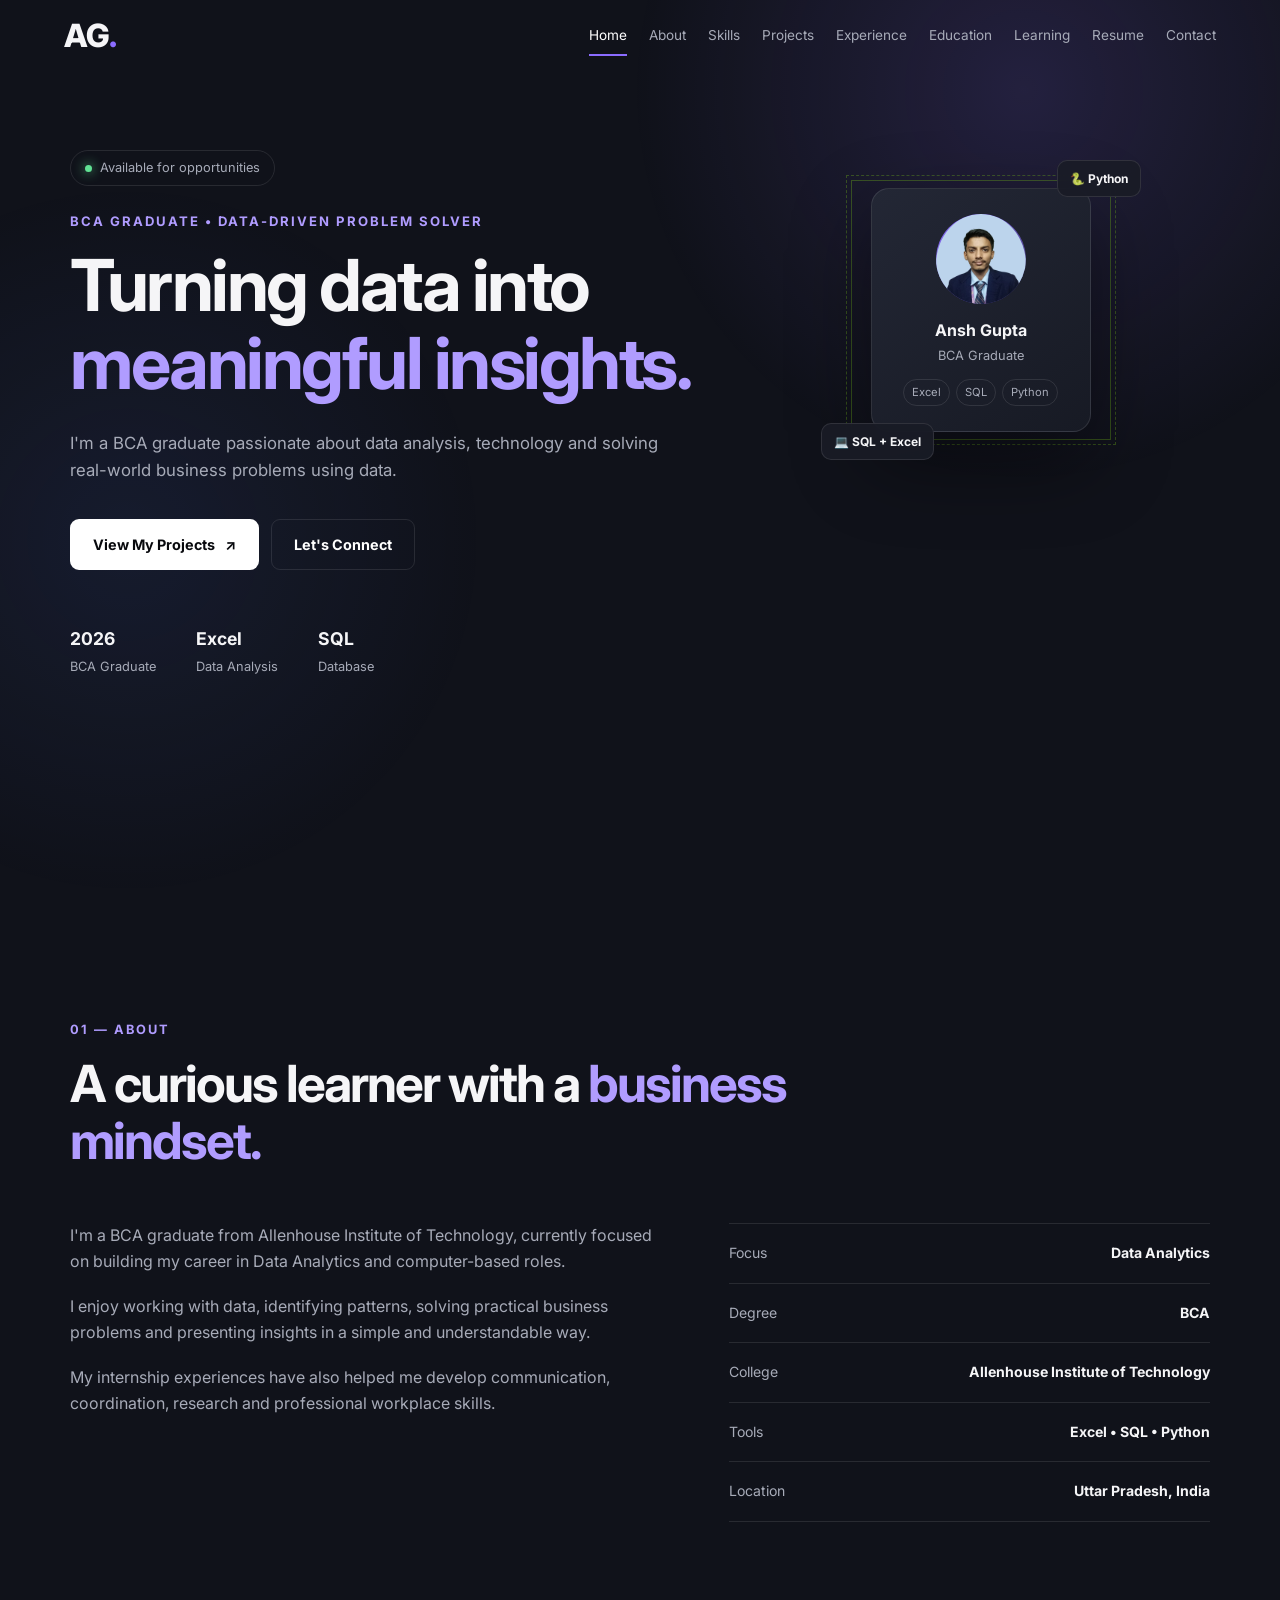
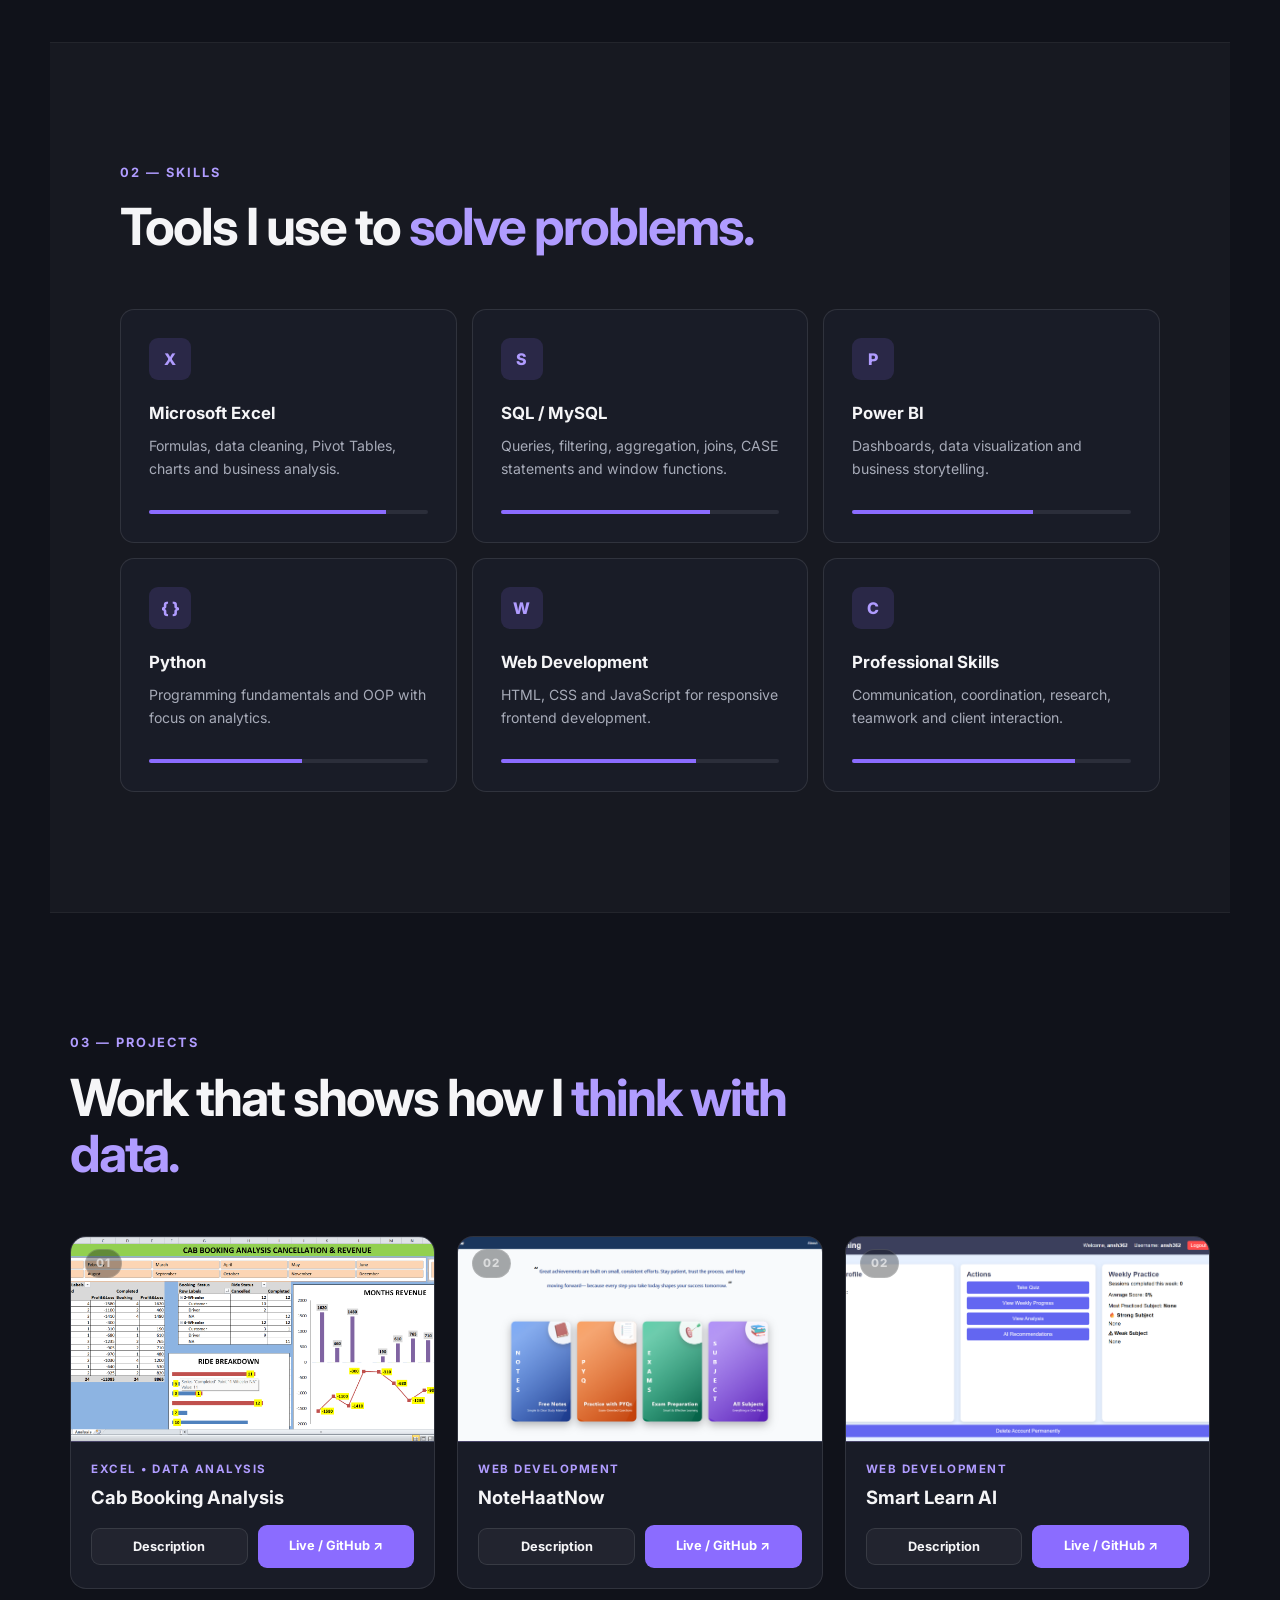
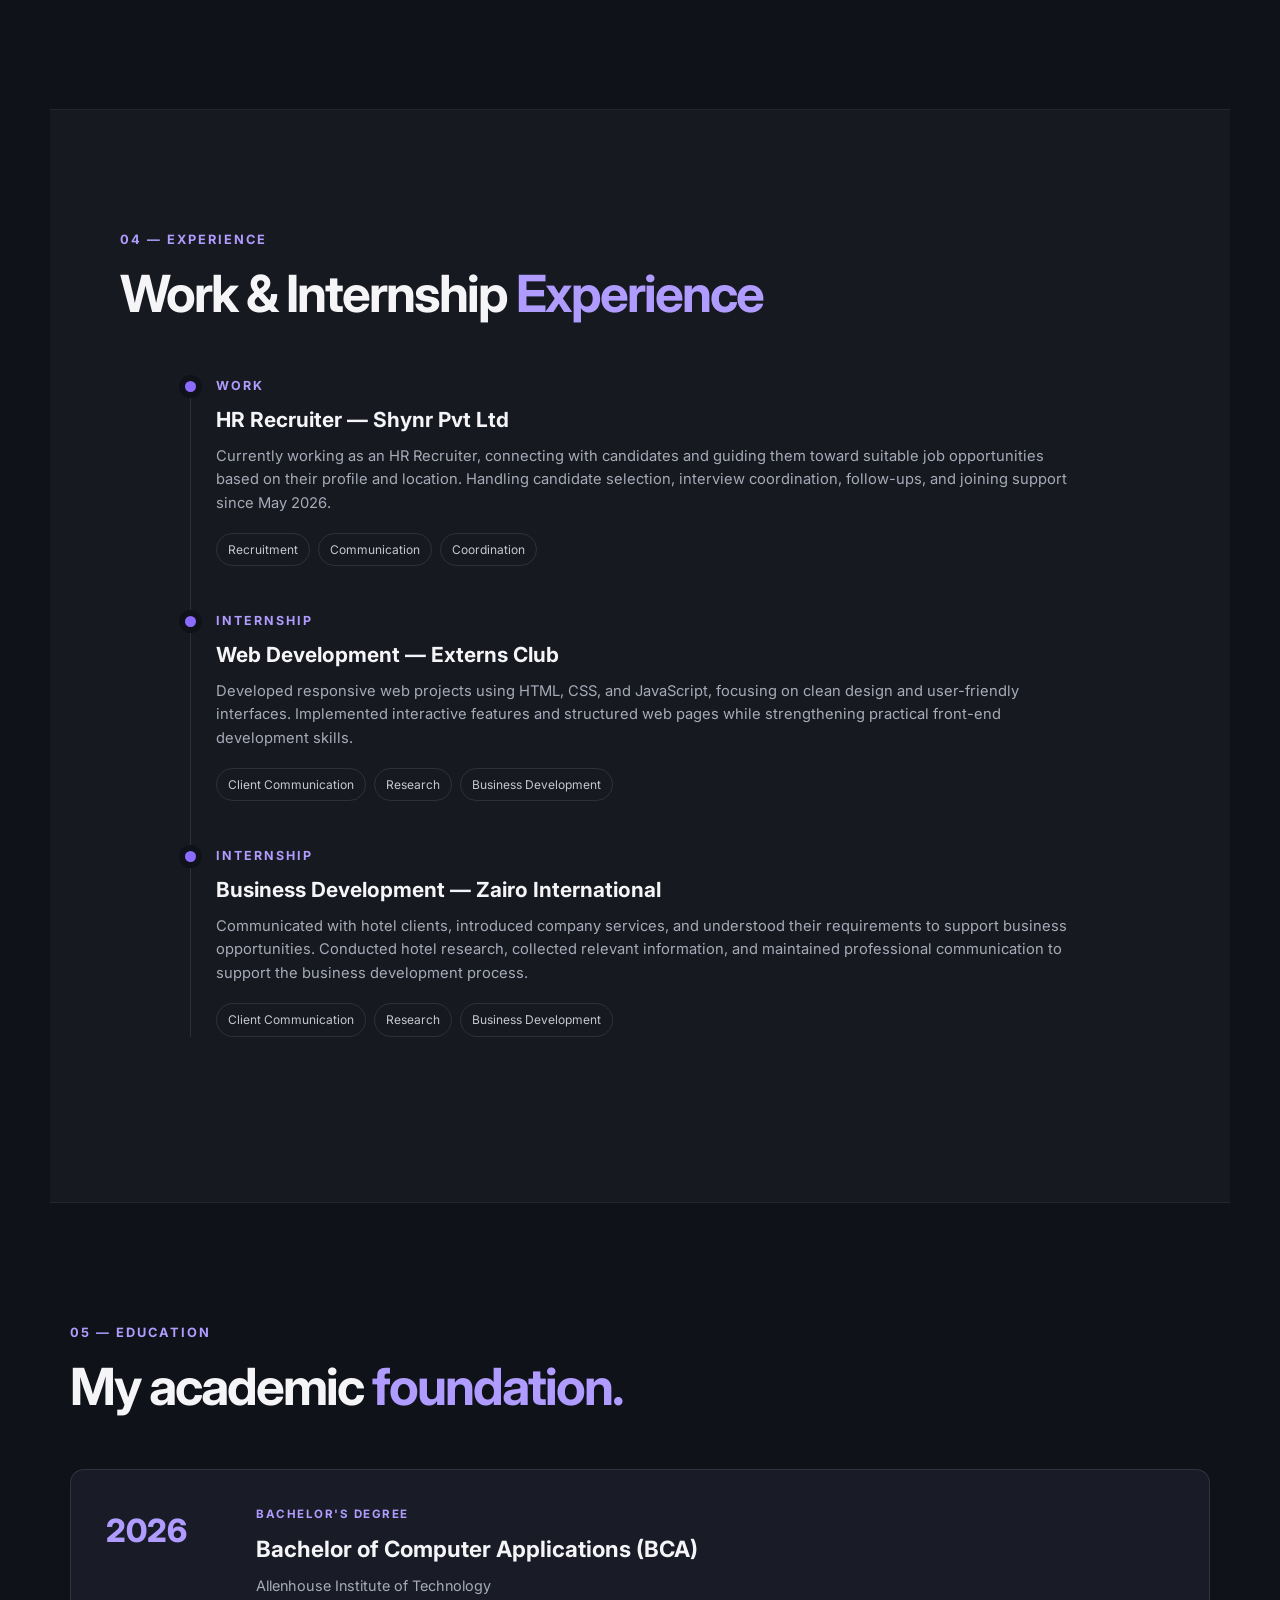
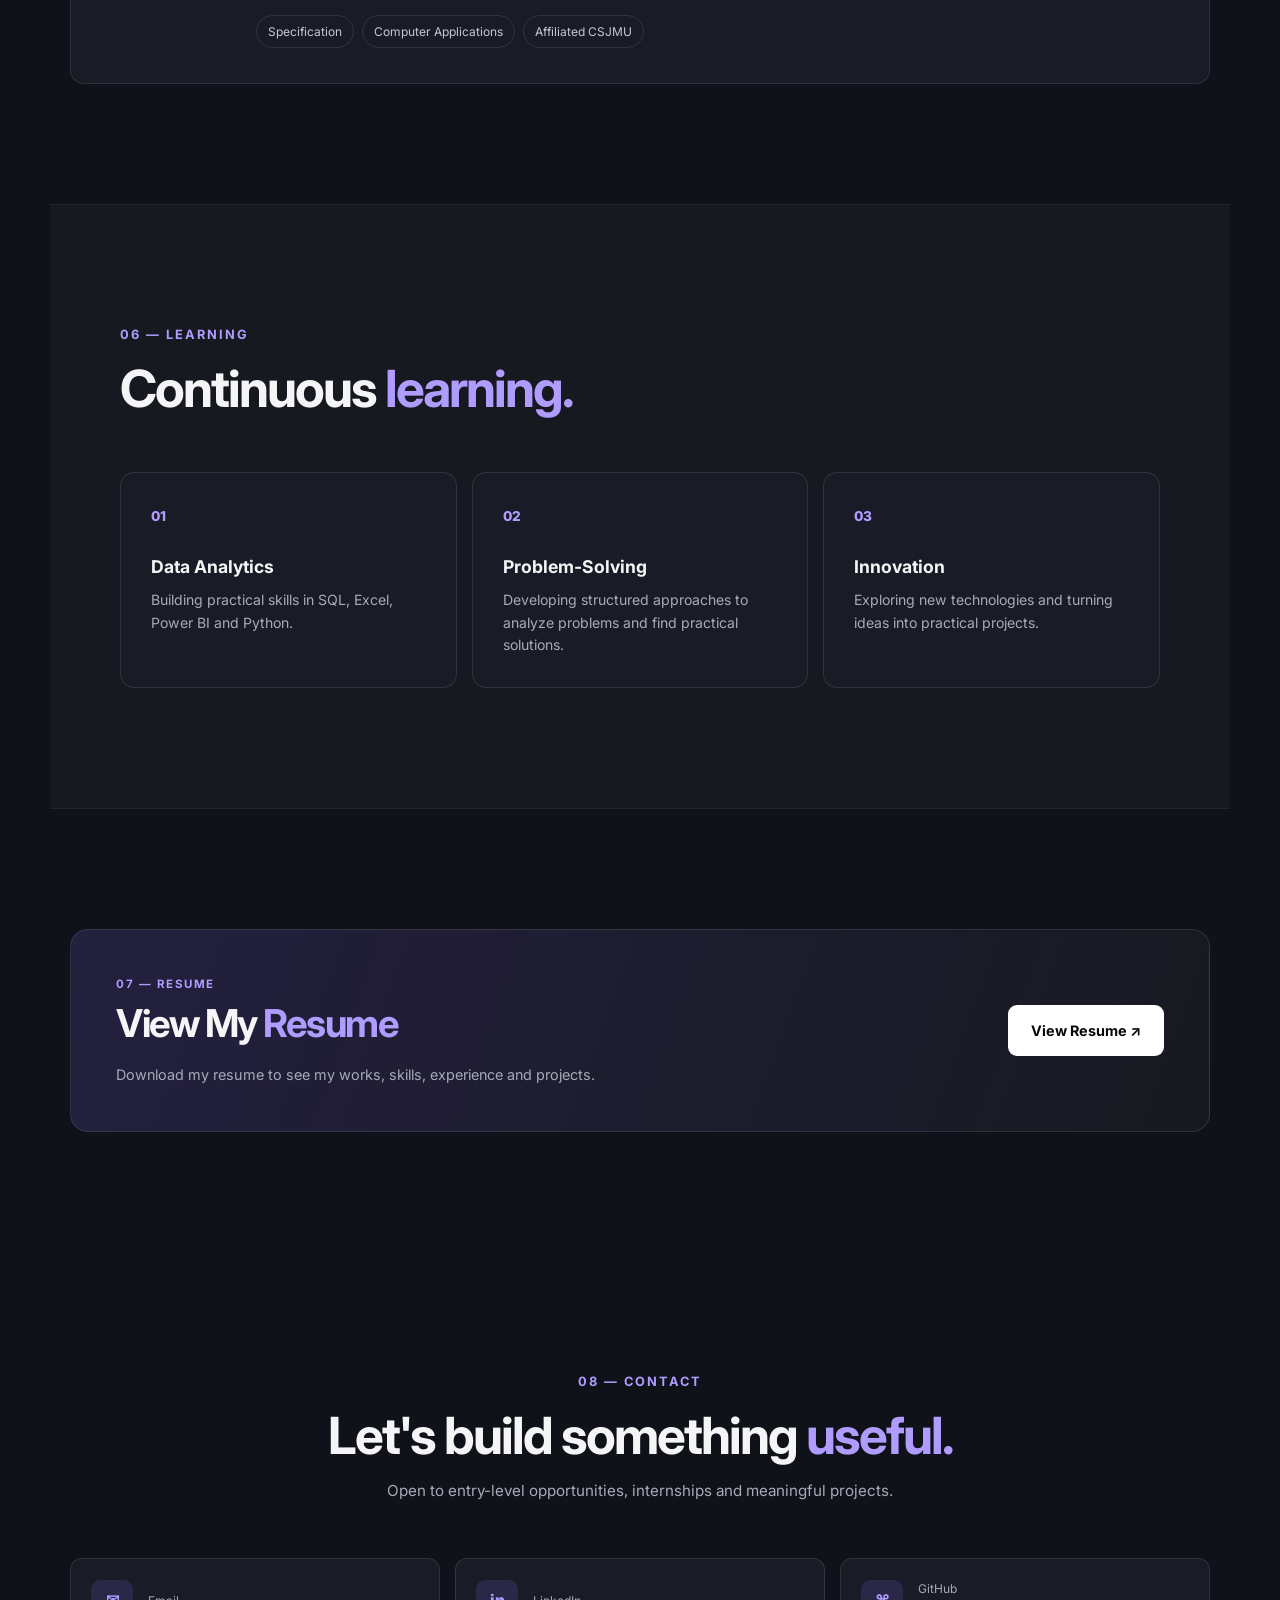
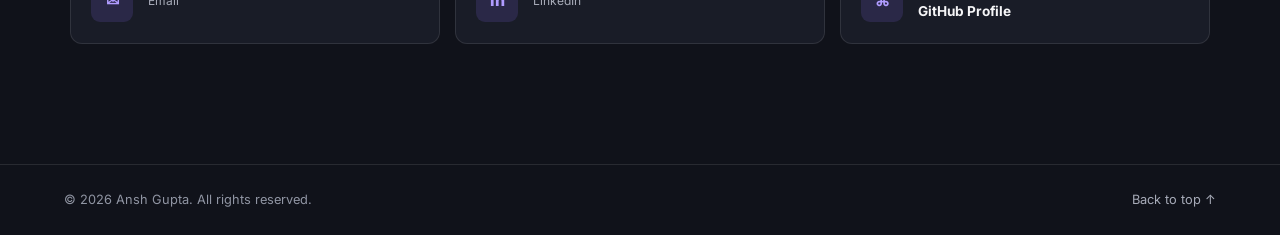
==== index.html @ cc58976f "first commit" ====
<!DOCTYPE html>
<html lang="en">
<head>
    <meta charset="UTF-8">
    <meta name="viewport" content="width=device-width, initial-scale=1.0">
    <meta name="viewport" content="width=device-width, initial-scale=1.0, maximum-scale=1.0, user-scalable=no">
    <title>Ansh Gupta | BCA Graduate & Data Analyst</title>

    <meta name="description"
        content="Portfolio of Ansh Gupta - BCA Graduate and Aspiring Data Analyst.">

    <!-- Google Font -->
    <link rel="preconnect" href="https://fonts.googleapis.com">
    <link rel="preconnect" href="https://fonts.gstatic.com" crossorigin>

    <link href="https://fonts.googleapis.com/css2?family=Inter:wght@400;500;600;700;800&display=swap"
        rel="stylesheet">

    <!-- CSS -->
    <link rel="stylesheet" href="style.css">
</head>

<body>

    <!-- Scroll Progress -->
    <div class="scroll-progress" id="scrollProgress"></div>


    <!-- ================= NAVBAR ================= -->

    <header class="navbar" id="navbar">

        <a href="#home" class="logo">
            AG<span>.</span>
        </a>

        <nav class="nav-menu" id="navMenu">

            <a href="#home" class="nav-link active">Home</a>
            <a href="#about" class="nav-link">About</a>
            <a href="#skills" class="nav-link">Skills</a>
            <a href="#projects" class="nav-link">Projects</a>
            <a href="#experience" class="nav-link">Experience</a>
            <a href="#education" class="nav-link">Education</a>
            <a href="#certifications" class="nav-link">Learning</a>
            <a href="#resume" class="nav-link">Resume</a>
            <a href="#contact" class="nav-link">Contact</a>

        </nav>


        <!-- Mobile Menu -->
        <button class="menu-btn" id="menuBtn">
            ☰
        </button>

    </header>



    <!-- ================= MAIN ================= -->

    <main>


        <!-- ================= HOME ================= -->

        <section class="hero section" id="home">

            <div class="hero-content reveal">

                <div class="available">
                    <span></span>
                    Available for opportunities
                </div>

                <p class="small-title">
                    BCA GRADUATE • DATA-DRIVEN PROBLEM SOLVER
                </p>

                <h1>
                    Turning data into
                    <span>meaningful insights.</span>
                </h1>

                <p class="hero-description">

                    I'm a BCA graduate passionate about data analysis,
                    technology and solving real-world business problems
                    using data.

                </p>


                <div class="hero-buttons">

                    <a href="#projects" class="btn btn-primary">
                        View My Projects
                        <span>↗</span>
                    </a>

                    <a href="#contact" class="btn btn-outline">
                        Let's Connect
                    </a>

                </div>


                <div class="hero-stats">

                    <div>
                        <strong>2026</strong>
                        <span>BCA Graduate</span>
                    </div>

                    <div>
                        <strong>Excel</strong>
                        <span>Data Analysis</span>
                    </div>

                    <div>
                        <strong>SQL</strong>
                        <span>Database</span>
                    </div>

                </div>

            </div>


            <!-- Hero Visual -->

            <div class="hero-visual reveal">

                <div class="circle circle-1"></div>
                <div class="circle circle-2"></div>

                <div class="profile-card">

                    <div class="profile-image">
                        <img src="/img/A.jpeg" alt="Ansh Gupta">
                    </div>

                    <h3>Ansh Gupta</h3>

                    <p>
                        BCA Graduate
                    </p>

                    <div class="profile-tags">
                        <span>Excel</span>
                        <span>SQL</span>
                        <span>Python</span>
                    </div>

                </div>


                <div class="floating-card floating-one">
                    🐍 Python
                </div>

                <div class="floating-card floating-two">
                    💻 SQL + Excel
                </div>

            </div>

        </section>



        <!-- ================= ABOUT ================= -->

        <section class="section" id="about">

            <div class="section-heading reveal">

                <p>01 — ABOUT</p>

                <h2>
                    A curious learner with a
                    <span>business mindset.</span>
                </h2>

            </div>


            <div class="about-grid">

                <div class="about-text reveal">

                    <p>
                        I'm a BCA graduate from Allenhouse Institute of Technology,
                        currently focused on building my
                        career in Data Analytics and computer-based roles.
                    </p>

                    <p>
                        I enjoy working with data, identifying patterns,
                        solving practical business problems and presenting
                        insights in a simple and understandable way.
                    </p>

                    <p>
                        My internship experiences have also helped me develop
                        communication, coordination, research and professional
                        workplace skills.
                    </p>

                </div>


                <div class="about-info reveal">

                    <div class="info-row">
                        <span>Focus</span>
                        <strong>Data Analytics</strong>
                    </div>

                    <div class="info-row">
                        <span>Degree</span>
                        <strong>BCA</strong>
                    </div>

                    <div class="info-row">
                        <span>College</span>
                        <strong>Allenhouse Institute of Technology
                        </strong>
                    </div>

                    <div class="info-row">
                        <span>Tools</span>
                        <strong>Excel • SQL • Python</strong>
                    </div>

                    <div class="info-row">
                        <span>Location</span>
                        <strong>Uttar Pradesh, India</strong>
                    </div>

                </div>

            </div>

        </section>



        <!-- ================= SKILLS ================= -->

        <section class="section section-dark" id="skills">

            <div class="section-heading reveal">

                <p>02 — SKILLS</p>

                <h2>
                    Tools I use to
                    <span>solve problems.</span>
                </h2>

            </div>


            <div class="skills-grid">


                <div class="skill-card reveal">

                    <div class="skill-icon">X</div>

                    <h3>Microsoft Excel</h3>

                    <p>
                        Formulas, data cleaning, Pivot Tables,
                        charts and business analysis.
                    </p>

                    <div class="skill-bar">
                        <span style="width:85%"></span>
                    </div>

                </div>


                <div class="skill-card reveal">

                    <div class="skill-icon">S</div>

                    <h3>SQL / MySQL</h3>

                    <p>
                        Queries, filtering, aggregation, joins,
                        CASE statements and window functions.
                    </p>

                    <div class="skill-bar">
                        <span style="width:75%"></span>
                    </div>

                </div>


                <div class="skill-card reveal">

                    <div class="skill-icon">P</div>

                    <h3>Power BI</h3>

                    <p>
                        Dashboards, data visualization and
                        business storytelling.
                    </p>

                    <div class="skill-bar">
                        <span style="width:65%"></span>
                    </div>

                </div>


                <div class="skill-card reveal">

                    <div class="skill-icon">{ }</div>

                    <h3>Python</h3>

                    <p>
                        Programming fundamentals and OOP
                        with focus on analytics.
                    </p>

                    <div class="skill-bar">
                        <span style="width:55%"></span>
                    </div>

                </div>


                <div class="skill-card reveal">

                    <div class="skill-icon">W</div>

                    <h3>Web Development</h3>

                    <p>
                        HTML, CSS and JavaScript for responsive
                        frontend development.
                    </p>

                    <div class="skill-bar">
                        <span style="width:70%"></span>
                    </div>

                </div>


                <div class="skill-card reveal">

                    <div class="skill-icon">C</div>

                    <h3>Professional Skills</h3>

                    <p>
                        Communication, coordination, research,
                        teamwork and client interaction.
                    </p>

                    <div class="skill-bar">
                        <span style="width:80%"></span>
                    </div>

                </div>

            </div>

        </section>



        <!-- ================= PROJECTS ================= -->

        <section class="section" id="projects">

            <div class="section-heading reveal">

                <p>03 — PROJECTS</p>

                <h2>
                    Work that shows how I
                    <span>think with data.</span>
                </h2>

            </div>


            <div class="projects-grid">


                <!-- Project 1 -->
                <!-- Screenshot badalne ke liye: is <div class="project-image"> ke andar
                     <img src="apni-image.png" alt="..."> daal dein, placeholder khud hat jayega -->

                <article class="project-card reveal">

                    <div class="project-image" data-project="01">

                        <div class="project-image-placeholder">
                            <span class="placeholder-icon"></span>
                            <span class="placeholder-text">Add Screenshot</span>
                        </div>

                        <img src="/img/Dashboard.png" alt="Cab Booking & Cancellation Analysis Dashboard Screenshot">

                    </div>

                    <div class="project-content">

                        <p class="project-category">
                            EXCEL • DATA ANALYSIS
                        </p>

                        <h3>
                            Cab Booking Analysis
                        </h3>

                        <div class="project-links">

                            <button type="button"
                                class="project-link project-link-secondary project-desc-btn"
                                data-title="Cab Booking Analysis"
                                data-category="EXCEL • DATA ANALYSIS"
                                data-desc="Analyzed cab booking data to identify cancellation patterns, cancellation reasons, monthly revenue impact and estimated business loss. Built an interactive dashboard in Excel using Pivot Tables and SUMIFS to highlight month-wise trends and help management reduce cancellation losses."
                                data-tags="Excel, Pivot Tables, SUMIFS, Dashboard"
                                data-link="#"
                                data-link-label="Live Project ↗">
                                Description
                            </button>

                            <a href="#" target="_blank" class="project-link project-link-primary">
                                Live / GitHub ↗
                            </a>

                        </div>

                    </div>

                </article>



                <!-- Project 2 -->

                <article class="project-card reveal">

                    <div class="project-image" data-project="02">

                        <div class="project-image-placeholder">
                            <span class="placeholder-icon">💻</span>
                            <span class="placeholder-text">Add Screenshot</span>
                        </div>

                        <img src="img/Webiste.png" alt="NoteHaatNow Website Screenshot">

                    </div>

                    <div class="project-content">

                        <p class="project-category">
                            WEB DEVELOPMENT
                        </p>

                        <h3>
                            NoteHaatNow 
                        </h3>

                        <div class="project-links">

                            <button type="button"
                                class="project-link project-link-secondary project-desc-btn"
                                data-title="NoteHaatNow - Website"
                                data-category="WEB DEVELOPMENT"
                                data-desc="A student-focused website designed to provide access to previous-year academic question papers. Built with a clean, responsive UI so students can quickly search and download the papers they need."
                                data-tags="HTML, CSS, JavaScript"
                                data-link="#"
                                data-link-label="Live Project ↗">
                                Description
                            </button>

                            <a href="#" target="_blank" class="project-link project-link-primary">
                                Live / GitHub ↗
                            </a>

                        </div>

                    </div>

                </article>



                <!-- Project 3 -->

                <article class="project-card reveal">

                    <div class="project-image" data-project="02">

                        <div class="project-image-placeholder">
                            <span class="placeholder-icon">💻</span>
                            <span class="placeholder-text">Add Screenshot</span>
                        </div>

                        <img src="img/ai.png" alt="smart learn ai">

                    </div>

                    <div class="project-content">

                        <p class="project-category">
                            WEB DEVELOPMENT
                        </p>

                        <h3>
                            Smart Learn AI 
                        </h3>

                        <div class="project-links">

                            <button type="button"
                                class="project-link project-link-secondary project-desc-btn"
                                data-title="Smart Learn AI - Platform"
                                data-category="WEB DEVELOPMENT"
                                data-desc="Developed a student-focused platform to analyze academic performance, including marks, attendance, and subject-wise results. Built features to identify performance trends and highlight areas where students need improvement. Designed the system to help students track their progress and make better decisions about their studies."
                                data-tags="HTML, CSS, JavaScript, Python, SQL"
                                data-link="#"
                                data-link-label="Live Project ↗">
                                Description
                            </button>

                            <a href="#" target="_blank" class="project-link project-link-primary">
                                Live / GitHub ↗
                            </a>

                        </div>

                    </div>

                </article>

            </div>


            <!-- Project Description Modal -->

            <div class="project-modal" id="projectModal">

                <div class="project-modal-backdrop" id="projectModalBackdrop"></div>

                <div class="project-modal-box">

                    <button type="button" class="project-modal-close" id="projectModalClose">✕</button>

                    <p class="project-category" id="modalCategory"></p>

                    <h3 id="modalTitle"></h3>

                    <p id="modalDesc"></p>

                    <div class="tags" id="modalTags"></div>

                    <a href="#" id="modalLink" target="_blank" class="project-link project-link-primary">
                        Live Project ↗
                    </a>

                </div>

            </div>

        </section>




        <!-- ================= EXPERIENCE ================= -->

        <section class="section section-dark" id="experience">

            <div class="section-heading reveal">

                <p>04 — EXPERIENCE</p>

                <h2>
                    Work & Internship
                    <span>Experience</span>
                </h2>

            </div>


            <div class="timeline">


                <div class="timeline-item reveal">

                    <div class="timeline-dot"></div>

                    <p class="timeline-label">
                        WORK
                    </p>

                    <div class="timeline-content">

                        <h3>
                            HR Recruiter — Shynr Pvt Ltd
                        </h3>

                        <p>
                            Currently working as an HR Recruiter, connecting with candidates and guiding them toward suitable job opportunities based on their profile and location.
                            Handling candidate selection, interview coordination, follow-ups, and joining support since May 2026.

                        </p>

                        <div class="tags">
                            <span>Recruitment</span>
                            <span>Communication</span>
                            <span>Coordination</span>
                        </div>

                    </div>

                </div>



                <div class="timeline-item reveal">

                    <div class="timeline-dot"></div>

                    <p class="timeline-label">
                        INTERNSHIP
                    </p>

                    <div class="timeline-content">

                        <h3>
                            Web Development — Externs Club
                        </h3>

                        <p>
                            Developed responsive web projects using HTML, CSS, and JavaScript, focusing on clean design and user-friendly interfaces.
                            Implemented interactive features and structured web pages while strengthening practical front-end development skills.

                        </p>

                        <div class="tags">
                            <span>Client Communication</span>
                            <span>Research</span>
                            <span>Business Development</span>
                        </div>

                    </div>

                </div>

                <div class="timeline-item reveal">

                    <div class="timeline-dot"></div>

                    <p class="timeline-label">
                        INTERNSHIP
                    </p>

                    <div class="timeline-content">

                        <h3>
                            Business Development — Zairo International
                        </h3>

                        <p>
                            Communicated with hotel clients, introduced company services, and understood their requirements to support business opportunities.

Conducted hotel research, collected relevant information, and maintained professional communication to support the business development process.

                        </p>

                        <div class="tags">
                            <span>Client Communication</span>
                            <span>Research</span>
                            <span>Business Development</span>
                        </div>

                    </div>

                </div>

            </div>

        </section>



        <!-- ================= EDUCATION ================= -->

        <section class="section" id="education">

            <div class="section-heading reveal">

                <p>05 — EDUCATION</p>

                <h2>
                    My academic
                    <span>foundation.</span>
                </h2>

            </div>


            <div class="education-card reveal">

                <div class="education-year">
                    2026
                </div>

                <div>

                    <p class="project-category">
                        BACHELOR'S DEGREE
                    </p>

                    <h3>
                        Bachelor of Computer Applications (BCA)
                    </h3>

                    <p>
                        Allenhouse Institute of Technology
                    </p>

                    <div class="tags">
                        <span>Specification</span>
                       <span>Computer Applications</span>
                       <span>Affiliated CSJMU</span>
                    </div>

                </div>

            </div>

        </section>



        <!-- ================= LEARNING ================= -->

        <section class="section section-dark" id="certifications">

            <div class="section-heading reveal">

                <p>06 — LEARNING</p>

                <h2>
                    Continuous
                    <span>learning.</span>
                </h2>

            </div>


            <div class="cert-grid">

                <div class="cert-card reveal">

                    <span>01</span>

                    <h3>
                        Data Analytics
                    </h3>

                    <p>
                        Building practical skills in SQL, Excel, Power BI and Python.
                    </p>

                </div>


                <div class="cert-card reveal">

                    <span>02</span>

                    <h3>
                        Problem-Solving
                    </h3>

                    <p>
                        Developing structured approaches to analyze problems and find practical solutions.
                    </p>

                </div>


                <div class="cert-card reveal">

                    <span>03</span>

                    <h3>
                        Innovation
                    </h3>

                    <p>
                        Exploring new technologies and turning ideas into practical projects.
                    </p>

                </div>

            </div>

        </section>



        <!-- ================= RESUME ================= -->

        <section class="section" id="resume">

            <div class="resume-box reveal">

                <div>

                    <p class="project-category">
                        07 — RESUME
                    </p>

                    <h2>
                        View My
                        <span>Resume</span>
                    </h2>

                    <p>
                        Download my resume to see my works,
                        skills, experience and projects.
                    </p>

                </div>

                <a href="resume.pdf"
                    target="_blank"
                    class="btn btn-primary">

                    View Resume ↗

                </a>

            </div>

        </section>



        <!-- ================= CONTACT ================= -->

        <section class="section contact" id="contact">

            <div class="section-heading reveal">

                <p>08 — CONTACT</p>

                <h2>
                    Let's build something
                    <span>useful.</span>
                </h2>

                <p>
                    Open to entry-level opportunities,
                    internships and meaningful projects.
                </p>

            </div>


            <div class="contact-grid">


                <a href="anshguptaji856@gmail.com"
                    class="contact-card reveal">

                    <div class="contact-icon">
                        ✉
                    </div>

                    <div>

                        <small>Email</small>

                    </div>

                </a>



                <a href="https://linkedin.com/in/anshgupta26"
                    class="contact-card reveal">

                    <div class="contact-icon">
                        in
                    </div>

                    <div>

                        <small>LinkedIn</small>

                    </div>

                </a>



                <a href="https://github.com/anshguptaji"
                    class="contact-card reveal">

                    <div class="contact-icon">
                        ⌘
                    </div>

                    <div>

                        <small>GitHub</small>

                        <strong>
                            GitHub Profile
                        </strong>

                    </div>

                </a>

            </div>

        </section>

    </main>



    <!-- ================= FOOTER ================= -->

    <footer>

        <p>
            © <span id="year"></span> Ansh Gupta. All rights reserved.
        </p>

        <a href="#home">
            Back to top ↑
        </a>

    </footer>



    <!-- JavaScript -->

    <script src="script.js"></script>

</body>
</html>
---- style.css ----
/* =========================
   RESET & OVERFLOW PREVENT
========================= */

* {
    margin: 0;
    padding: 0;
    box-sizing: border-box;
}

:root {
    --bg: #10121a;
    --card: #191c27;
    --card-light: #1f2330;

    --white: #f5f5f7;
    --text: #d8dae2;
    --muted: #a7abb8;

    --accent: #8b6cff;
    --accent-light: #b09cff;

    --border: rgba(255,255,255,0.10);

    --max-width: 1180px;
}

html, body {
    width: 100%;
    max-width: 100vw;
    overflow-x: hidden !important;
    scroll-behavior: smooth;
}

body {
    font-family: "Inter", sans-serif;
    background: var(--bg);
    color: var(--white);
    line-height: 1.6;
    position: relative;
}

body::before {
    content: "";
    position: fixed;
    inset: 0;
    pointer-events: none;
    z-index: -1;
    background:
        radial-gradient(
            circle at 80% 10%,
            rgba(139,108,255,0.16),
            transparent 30%
        ),
        radial-gradient(
            circle at 10% 60%,
            rgba(90,130,255,0.09),
            transparent 28%
        );
}

a {
    text-decoration: none;
    color: inherit;
}

/* =========================
   SCROLL PROGRESS
========================= */

.scroll-progress {
    position: fixed;
    top: 0;
    left: 0;
    width: 0%;
    height: 3px;
    background: linear-gradient(
        90deg,
        var(--accent),
        #58d7ff
    );
    z-index: 9999;
}

/* =========================
   NAVBAR
========================= */

.navbar {
    position: fixed;
    top: 0;
    left: 0;
    width: 100%;
    height: 72px;
    padding: 0 5%;
    display: flex;
    align-items: center;
    justify-content: space-between;
    z-index: 1000;
    transition: 0.3s;
}

.navbar.scrolled {
    background: rgba(16,18,26,0.92);
    backdrop-filter: blur(18px);
    border-bottom: 1px solid var(--border);
}

.logo {
    font-size: 2rem;
    font-weight: 800;
    letter-spacing: -1px;
}

.logo span {
    color: var(--accent);
}

.nav-menu {
    display: flex;
    align-items: center;
    gap: 22px;
}

.nav-link {
    position: relative;
    font-size: 0.85rem;
    color: var(--muted);
    transition: 0.3s;
}

.nav-link:hover,
.nav-link.active {
    color: white;
}

.nav-link.active::after {
    content: "";
    position: absolute;
    left: 0;
    bottom: -9px;
    width: 100%;
    height: 2px;
    background: var(--accent);
}

.menu-btn {
    display: none;
    background: none;
    border: none;
    color: white;
    font-size: 1.5rem;
    cursor: pointer;
}

/* =========================
   SECTIONS
========================= */

.section {
    width: 100%;
    max-width: var(--max-width);
    margin: 0 auto;
    padding: 120px 20px;
}

.section-dark {
    width: 100%;
    padding-left: max(20px, calc((100% - var(--max-width))/2 + 20px));
    padding-right: max(20px, calc((100% - var(--max-width))/2 + 20px));
    background: rgba(255,255,255,0.03);
    border-top: 1px solid rgba(255,255,255,0.05);
    border-bottom: 1px solid rgba(255,255,255,0.05);
}

/* =========================
   SECTION HEADING
========================= */

.section-heading {
    max-width: 780px;
    margin-bottom: 55px;
}

.section-heading > p {
    color: var(--accent-light);
    font-size: 0.8rem;
    letter-spacing: 2px;
    font-weight: 700;
    margin-bottom: 15px;
}

.section-heading h2 {
    font-size: clamp(2rem,4vw,3.6rem);
    line-height: 1.1;
    letter-spacing: -2px;
}

.section-heading h2 span {
    color: var(--accent-light);
}

.section-heading > p:last-child {
    color: var(--muted);
    margin-top: 15px;
    font-size: 0.95rem;
    letter-spacing: normal;
    font-weight: 400;
}

/* =========================
   HERO
========================= */

.hero {
    min-height: 100vh;
    padding-top: 150px;
    display: grid;
    grid-template-columns: 1.15fr 0.85fr;
    align-items: flex-start;
    gap: 60px;
}

.available {
    display: inline-flex;
    align-items: center;
    gap: 8px;
    padding: 7px 14px;
    border: 1px solid var(--border);
    border-radius: 50px;
    color: var(--muted);
    font-size: 0.8rem;
    margin-bottom: 25px;
}

.available span {
    width: 7px;
    height: 7px;
    background: #61e294;
    border-radius: 50%;
    box-shadow: 0 0 12px #61e294;
    flex-shrink: 0;
}

.small-title {
    color: var(--accent-light);
    font-size: 0.82rem;
    letter-spacing: 2px;
    font-weight: 700;
    margin-bottom: 15px;
}

.hero h1 {
    font-size: clamp(2.8rem,5.6vw,5.2rem);
    line-height: 1.08;
    letter-spacing: -2.5px;
    max-width: 700px;
}

.hero h1 span {
    color: var(--accent-light);
}

.hero-description {
    color: var(--muted);
    max-width: 650px;
    margin: 28px 0 35px;
    font-size: 1.05rem;
}

.hero-buttons {
    display: flex;
    align-items: center;
    gap: 12px;
    flex-wrap: wrap;
}

.btn {
    display: inline-flex;
    align-items: center;
    gap: 10px;
    padding: 13px 22px;
    border-radius: 9px;
    font-size: 0.9rem;
    font-weight: 700;
    border: 1px solid var(--border);
    transition: 0.3s;
}

.btn:hover {
    transform: translateY(-3px);
}

.btn-primary {
    background: white;
    color: #08090d;
}

.btn-outline {
    color: white;
}

.hero-stats {
    display: flex;
    gap: 40px;
    margin-top: 55px;
}

.hero-stats div {
    display: flex;
    flex-direction: column;
    gap: 4px;
}

.hero-stats strong {
    font-size: 1.1rem;
}

.hero-stats span {
    color: var(--muted);
    font-size: 0.8rem;
}

/* =========================
   HERO VISUAL
========================= */

.hero-visual {
    position: relative;
    width: 320px;
    height: 320px;
    display: flex;
    align-items: center;
    justify-content: center;
    margin: 0 auto;
    transform-origin: center center;
}

.circle {
    position: absolute;
    border: 1px solid rgb(134 215 23 / 30%);
    
}

.circle-1 {
    height: 260px;
    width: 260px;
    animation: rotate 18s linear infinite;
}

.circle-2 {
    height: 270px;
    width: 270px;
    border-style: dashed;
    animation: rotateReverse 17s linear infinite;
}

.profile-card {
    width: 220px;
    padding: 25px 15px;
    text-align: center;
    background: linear-gradient(
        145deg,
        #232735,
        #171a24
    );
    border: 1px solid var(--border);
    border-radius: 18px;
    box-shadow: 0 30px 80px rgba(0,0,0,0.45);
    z-index: 2;
    position: relative;
}

.profile-image {
    width: 90px;
    height: 90px;
    margin: auto;
    display: grid;
    place-items: center;
    border-radius: 50%;
    overflow: hidden;
    background: linear-gradient(
        135deg,
        var(--accent),
        #3f3b72
    );
    font-size: 1.8rem;
    font-weight: 800;
}

.profile-image img {
    width: 100%;
    height: 100%;
    object-fit: cover;
    border-radius: 50%;
    display: block;
}

.profile-card h3 {
    margin-top: 14px;
    font-size: 1rem;
}

.profile-card p {
    color: var(--muted);
    font-size: 0.8rem;
    margin-top: 3px;
}

.profile-tags {
    display: flex;
    justify-content: center;
    flex-wrap: wrap;
    gap: 6px;
    margin-top: 12px;
}

.profile-tags span {
    padding: 4px 8px;
    border: 1px solid var(--border);
    border-radius: 20px;
    font-size: 0.7rem;
    color: var(--muted);
}

.floating-card {
    position: absolute;
    padding: 8px 12px;
    background: rgba(25,28,39,0.92);
    backdrop-filter: blur(10px);
    border: 1px solid var(--border);
    border-radius: 10px;
    font-size: 0.75rem;
    font-weight: 700;
    z-index: 3;
    white-space: nowrap;
}

.floating-one {
    top: 10px;
    right: 0px;
    animation: floating 4s ease-in-out infinite;
}

.floating-two {
    bottom: 10px;
    left: 0px;
    animation: floating 4s ease-in-out 1s infinite;
}

/* =========================
   ABOUT
========================= */

.about-grid {
    display: grid;
    grid-template-columns: 1.1fr 0.9fr;
    gap: 70px;
}

.about-text {
    color: var(--muted);
    font-size: 1rem;
}

.about-text p + p {
    margin-top: 20px;
}

.about-info {
    border-top: 1px solid var(--border);
}

.info-row {
    display: flex;
    align-items: center;
    justify-content: space-between;
    padding: 18px 0;
    border-bottom: 1px solid var(--border);
    font-size: 0.88rem;
}

.info-row span {
    color: var(--muted);
}

.info-row strong {
    text-align: right;
}

/* =========================
   SKILLS
========================= */

.skills-grid {
    width: 100%;
    display: grid;
    grid-template-columns: repeat(3,1fr);
    gap: 15px;
}

.skill-card {
    padding: 28px;
    background: var(--card);
    border: 1px solid var(--border);
    border-radius: 14px;
    transition: 0.35s;
}

.skill-card:hover {
    transform: translateY(-7px);
    border-color: rgba(139,108,255,0.5);
}

.skill-icon {
    width: 42px;
    height: 42px;
    display: grid;
    place-items: center;
    border-radius: 9px;
    background: rgba(139,108,255,0.15);
    color: var(--accent-light);
    font-weight: 800;
    margin-bottom: 20px;
}

.skill-card h3 {
    font-size: 1.05rem;
    margin-bottom: 8px;
}

.skill-card p {
    color: var(--muted);
    font-size: 0.88rem;
    min-height: 55px;
}

.skill-bar {
    height: 4px;
    margin-top: 20px;
    background: #2b2e3a;
    border-radius: 10px;
    overflow: hidden;
}

.skill-bar span {
    display: block;
    height: 100%;
    background: var(--accent);
}

/* =========================
   PROJECTS
========================= */

.projects-grid {
    width: 100%;
    display: grid;
    grid-template-columns: repeat(3, 1fr);
    gap: 22px;
}

.project-card {
    background: var(--card);
    border: 1px solid var(--border);
    border-radius: 16px;
    display: flex;
    flex-direction: column;
    overflow: hidden;
    transition: 0.35s;
}

.project-card:hover {
    transform: translateY(-7px);
    border-color: rgba(139,108,255,0.5);
}

.project-image {
    position: relative;
    width: 100%;
    aspect-ratio: 16 / 9;
    background:
        linear-gradient(
            145deg,
            rgba(139,108,255,0.22),
            rgba(88,215,255,0.08)
        );
    border-bottom: 1px solid var(--border);
    overflow: hidden;
}

.project-image::before {
    content: attr(data-project);
    position: absolute;
    top: 12px;
    left: 14px;
    font-size: 0.72rem;
    font-weight: 800;
    letter-spacing: 1px;
    color: rgba(255,255,255,0.6);
    background: rgba(8,9,13,0.35);
    padding: 4px 10px;
    border-radius: 50px;
    border: 1px solid rgba(255,255,255,0.14);
    z-index: 2;
}

.project-image img {
    width: 100%;
    height: 100%;
    object-fit: cover;
    display: block;
    position: relative;
    z-index: 1;
    transition: 0.4s ease;
}

.project-card:hover .project-image img {
    transform: scale(1.06);
}

.project-image-placeholder {
    width: 100%;
    height: 100%;
    display: flex;
    flex-direction: column;
    align-items: center;
    justify-content: center;
    gap: 8px;
    background-image:
        repeating-linear-gradient(
            45deg,
            rgba(255,255,255,0.035) 0px,
            rgba(255,255,255,0.035) 1px,
            transparent 1px,
            transparent 14px
        );
    transition: 0.35s ease;
}

.project-card:hover .project-image-placeholder {
    transform: scale(1.04);
}

.placeholder-icon {
    font-size: 2rem;
    opacity: 0.9;
    filter: drop-shadow(0 4px 14px rgba(0,0,0,0.35));
}

.placeholder-text {
    font-size: 0.72rem;
    font-weight: 700;
    letter-spacing: 0.5px;
    color: rgba(255,255,255,0.6);
}

.project-image:has(img) .project-image-placeholder {
    display: none;
}

.project-content {
    display: flex;
    flex-direction: column;
    align-items: flex-start;
    padding: 18px 20px 20px;
}

.project-category {
    color: var(--accent-light);
    font-size: 0.72rem;
    letter-spacing: 1.5px;
    font-weight: 700;
}

.project-content h3 {
    font-size: 1.15rem;
    line-height: 1.25;
    margin: 8px 0 0;
}

.project-links {
    display: flex;
    flex-wrap: wrap;
    align-items: center;
    gap: 10px;
    margin-top: 16px;
    width: 100%;
}

.project-link {
    display: inline-flex;
    align-items: center;
    justify-content: center;
    flex: 1;
    padding: 10px 14px;
    border-radius: 9px;
    font-size: 0.8rem;
    font-weight: 700;
    border: 1px solid var(--border);
    transition: 0.3s;
    cursor: pointer;
    font-family: inherit;
    white-space: nowrap;
}

.project-link:hover {
    transform: translateY(-3px);
}

.project-link-primary {
    background: var(--accent);
    color: white;
    border-color: transparent;
}

.project-link-primary:hover {
    background: var(--accent-light);
}

.project-link-secondary {
    background: rgba(255,255,255,0.04);
    color: var(--white);
}

.project-link-secondary:hover {
    border-color: rgba(139,108,255,0.6);
    color: var(--accent-light);
}

.project-modal {
    position: fixed;
    inset: 0;
    z-index: 2000;
    display: none;
    align-items: center;
    justify-content: center;
    padding: 24px;
}

.project-modal.open {
    display: flex;
}

.project-modal-backdrop {
    position: absolute;
    inset: 0;
    background: rgba(10,11,16,0.72);
    backdrop-filter: blur(4px);
}

.project-modal-box {
    position: relative;
    z-index: 1;
    max-width: 520px;
    width: 100%;
    max-height: 82vh;
    overflow-y: auto;
    background: var(--card-light);
    border: 1px solid var(--border);
    border-radius: 16px;
    padding: 32px;
    box-shadow: 0 30px 80px rgba(0,0,0,0.5);
}

.project-modal-close {
    position: absolute;
    top: 16px;
    right: 16px;
    width: 32px;
    height: 32px;
    display: grid;
    place-items: center;
    border-radius: 50%;
    background: rgba(255,255,255,0.06);
    border: 1px solid var(--border);
    color: var(--white);
    font-size: 0.9rem;
    cursor: pointer;
    transition: 0.25s;
}

.project-modal-close:hover {
    background: rgba(139,108,255,0.25);
    color: var(--accent-light);
}

.project-modal-box h3 {
    font-size: 1.4rem;
    margin: 10px 0 14px;
    line-height: 1.25;
    padding-right: 20px;
}

.project-modal-box p:not(.project-category) {
    color: var(--muted);
    font-size: 0.92rem;
    line-height: 1.65;
}

.project-modal-box .tags {
    margin-top: 18px;
    margin-bottom: 22px;
}

.tags {
    display: flex;
    flex-wrap: wrap;
    align-items: center;
    gap: 8px;
    margin-top: 18px;
}

.tags span {
    padding: 6px 11px;
    border: 1px solid var(--border);
    border-radius: 50px;
    color: #c5c8d2;
    font-size: 0.75rem;
}

.project-modal-box .project-link {
    flex: none;
    padding: 11px 22px;
}

/* =========================
   TIMELINE
========================= */

.timeline {
    max-width: 900px;
    margin: auto;
    border-left: 1px solid var(--border);
    padding-left: 25px;
}

.timeline-item {
    position: relative;
    margin-bottom: 45px;
}

.timeline-dot {
    position: absolute;
    left: -31px;
    top: 5px;
    width: 11px;
    height: 11px;
    border-radius: 50%;
    background: var(--accent);
    box-shadow: 0 0 0 6px var(--bg);
}

.timeline-label {
    color: var(--accent-light);
    font-size: 0.78rem;
    letter-spacing: 2px;
    font-weight: 700;
    margin-bottom: 7px;
}

.timeline-content h3 {
    font-size: 1.3rem;
    margin-bottom: 8px;
}

.timeline-content > p {
    color: var(--muted);
    font-size: 0.92rem;
}

/* =========================
   EDUCATION
========================= */

.education-card {
    display: grid;
    grid-template-columns: 120px 1fr;
    align-items: start;
    gap: 30px;
    padding: 35px;
    border: 1px solid var(--border);
    background: var(--card);
    border-radius: 14px;
}

.education-year {
    font-size: 2rem;
    font-weight: 800;
    color: var(--accent-light);
}

.education-card h3 {
    font-size: 1.4rem;
    margin: 7px 0;
}

.education-card p:not(.project-category) {
    color: var(--muted);
    font-size: 0.9rem;
}

/* =========================
   CERTIFICATIONS
========================= */

.cert-grid {
    width: 100%;
    display: grid;
    grid-template-columns: repeat(3,1fr);
    gap: 15px;
}

.cert-card {
    padding: 30px;
    background: var(--card);
    border: 1px solid var(--border);
    border-radius: 14px;
    transition: 0.35s;
}

.cert-card:hover {
    transform: translateY(-7px);
    border-color: rgba(139,108,255,0.5);
}

.cert-card > span {
    color: var(--accent-light);
    font-size: 0.85rem;
    font-weight: 800;
}

.cert-card h3 {
    margin: 25px 0 8px;
    font-size: 1.1rem;
}

.cert-card p {
    color: var(--muted);
    font-size: 0.88rem;
}

/* =========================
   RESUME
========================= */

.resume-box {
    padding: 45px;
    display: flex;
    align-items: center;
    justify-content: space-between;
    gap: 30px;
    border: 1px solid var(--border);
    border-radius: 18px;
    background:
        linear-gradient(
            110deg,
            rgba(139,108,255,0.16),
            rgba(255,255,255,0.03)
        );
}

.resume-box h2 {
    font-size: 2.4rem;
    letter-spacing: -1.5px;
}

.resume-box h2 span {
    color: var(--accent-light);
}

.resume-box p:not(.project-category) {
    color: var(--muted);
    font-size: 0.9rem;
    margin-top: 8px;
}

/* =========================
   CONTACT
========================= */

.contact {
    text-align: center;
}

.contact .section-heading {
    margin-left: auto;
    margin-right: auto;
}

.contact-grid {
    width: 100%;
    display: grid;
    grid-template-columns: repeat(3,1fr);
    gap: 15px;
    text-align: left;
}

.contact-card {
    display: flex;
    align-items: center;
    gap: 15px;
    padding: 20px;
    border: 1px solid var(--border);
    background: var(--card);
    border-radius: 12px;
    transition: 0.3s;
}

.contact-card:hover {
    transform: translateY(-5px);
    border-color: rgba(139,108,255,0.5);
}

.contact-icon {
    width: 42px;
    height: 42px;
    display: grid;
    place-items: center;
    border-radius: 9px;
    background: rgba(139,108,255,0.15);
    color: var(--accent-light);
    font-weight: 800;
    flex-shrink: 0;
}

.contact-card small {
    display: block;
    color: var(--muted);
    font-size: 0.75rem;
}

.contact-card strong {
    display: block;
    margin-top: 3px;
    font-size: 0.85rem;
}

/* =========================
   FOOTER
========================= */

footer {
    padding: 25px 5%;
    border-top: 1px solid var(--border);
    display: flex;
    align-items: center;
    justify-content: space-between;
    color: #9095a3;
    font-size: 0.8rem;
}

footer a {
    color: var(--muted);
}

/* =========================
   ANIMATION
========================= */

.reveal {
    opacity: 0;
    transform: translateY(30px);
    transition:
        opacity 0.8s ease,
        transform 0.8s ease;
}

.reveal.show {
    opacity: 1;
    transform: translateY(0);
}

@keyframes floating {
    50% {
        transform: translateY(-10px);
    }
}

@keyframes rotate {
    to {
        transform: rotate(360deg);
    }
}

@keyframes rotateReverse {
    to {
        transform: rotate(-360deg);
    }
}

/* =========================
   TABLET (Max-width: 950px)
========================= */

@media (max-width: 950px) {

    .nav-menu {
        gap: 12px;
    }

    .hero {
        grid-template-columns: 1fr;
        gap: 40px;
    }

    .about-grid {
        grid-template-columns: 1fr;
    }

    .skills-grid {
        grid-template-columns: repeat(2, 1fr);
    }

    .projects-grid {
        grid-template-columns: 1fr;
    }

    .cert-grid,
    .contact-grid {
        grid-template-columns: 1fr 1fr;
    }
}

/* =========================
   STRICT MOBILE FIX (Redmi A2 & Low Res Devices)
========================= */

@media (max-width: 768px) {

    html, body {
        overflow-x: hidden !important;
        position: relative;
    }

    .navbar {
        height: 65px;
    }

    .menu-btn {
        display: block;
    }

    .nav-menu {
        display: none;
        position: absolute;
        top: 65px;
        left: 0;
        width: 100%;
        padding: 20px 0;
        flex-direction: column;
        align-items: center;
        gap: 18px;
        background: rgba(16, 18, 26, 0.98);
        border-bottom: 1px solid var(--border);
        text-align: center;
    }

    .nav-menu.open {
        display: flex;
    }

    .nav-link.active::after {
        display: none;
    }

    .section, 
    .section-dark {
        padding: 60px 16px !important;
        text-align: center !important;
        width: 100% !important;
        box-sizing: border-box !important;
    }

    /* HEADINGS CENTER */
    .section-heading {
        text-align: center !important;
        margin-left: auto !important;
        margin-right: auto !important;
        width: 100% !important;
    }

    /* HERO SECTION CENTER */
    .hero {
        padding-top: 100px;
        min-height: auto;
        text-align: center !important;
        grid-template-columns: 1fr !important;
    }

    .hero-visual {
        transform: scale(0.72);
        margin: -30px auto !important;
    }

    .hero h1 {
        font-size: 2.2rem;
        letter-spacing: -1px;
        margin-left: auto !important;
        margin-right: auto !important;
        text-align: center !important;
    }

    .hero-description {
        font-size: 0.9rem;
        margin-left: auto !important;
        margin-right: auto !important;
        text-align: center !important;
    }

    .hero-buttons {
        justify-content: center !important;
    }

    .hero-stats {
        gap: 15px;
        justify-content: center !important;
        flex-wrap: wrap;
    }

    .available {
        margin-left: auto !important;
        margin-right: auto !important;
    }

    /* ABOUT SECTION CENTER */
    .about-text {
        text-align: center !important;
    }

    .info-row {
        justify-content: space-between;
        font-size: 0.8rem;
    }

    /* ALL GRIDS 1 COLUMN STRICT */
    .skills-grid,
    .projects-grid,
    .cert-grid,
    .contact-grid {
        grid-template-columns: 1fr !important;
        width: 100% !important;
    }

    .skill-card, 
    .cert-card {
        text-align: center !important;
    }

    .skill-icon {
        margin-left: auto !important;
        margin-right: auto !important;
    }

    .project-content {
        align-items: center !important;
        text-align: center !important;
    }

    .education-card {
        grid-template-columns: 1fr !important;
        gap: 10px;
        text-align: center !important;
        justify-items: center !important;
    }

    .resume-box {
        flex-direction: column !important;
        align-items: center !important;
        text-align: center !important;
        padding: 20px !important;
    }

    .resume-box h2 {
        font-size: 1.6rem;
    }

    .contact-card {
        flex-direction: column !important;
        justify-content: center !important;
        text-align: center !important;
    }

    footer {
        flex-direction: column !important;
        gap: 10px;
        align-items: center !important;
        text-align: center !important;
    }
}
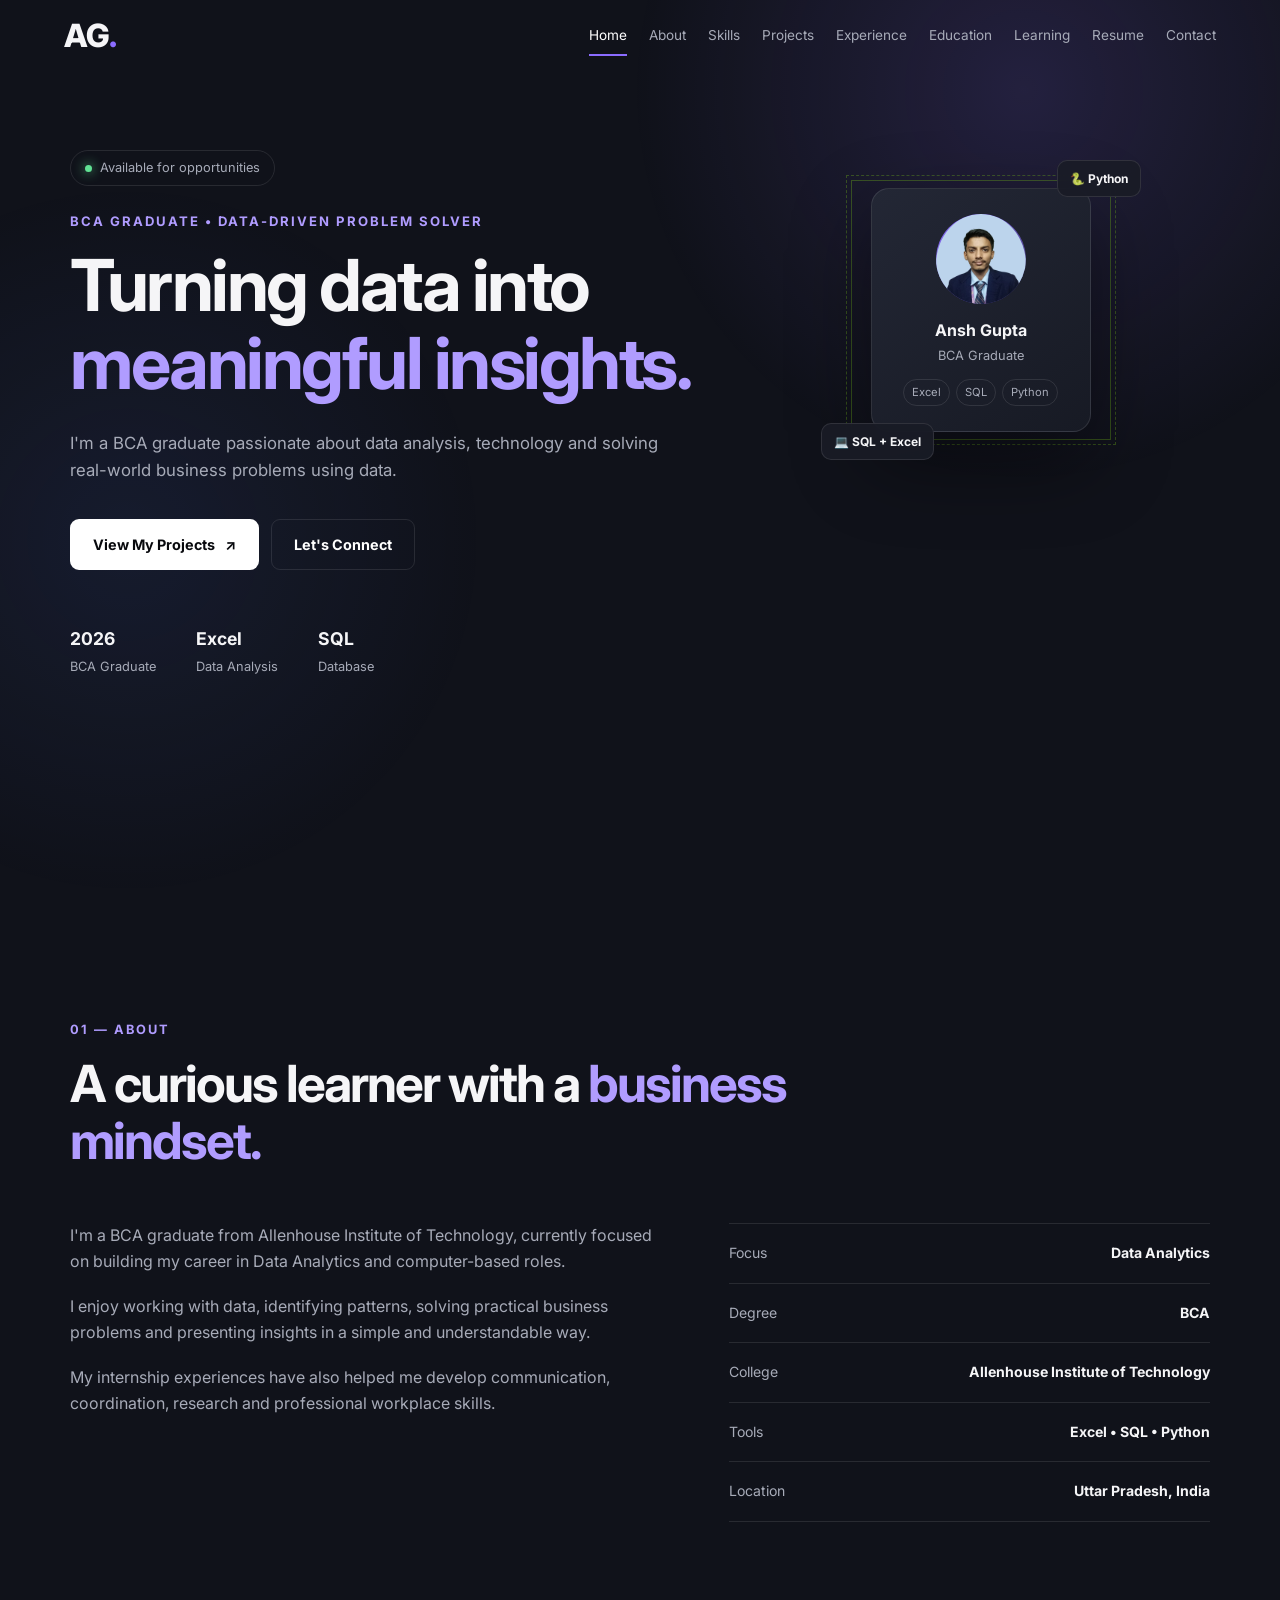
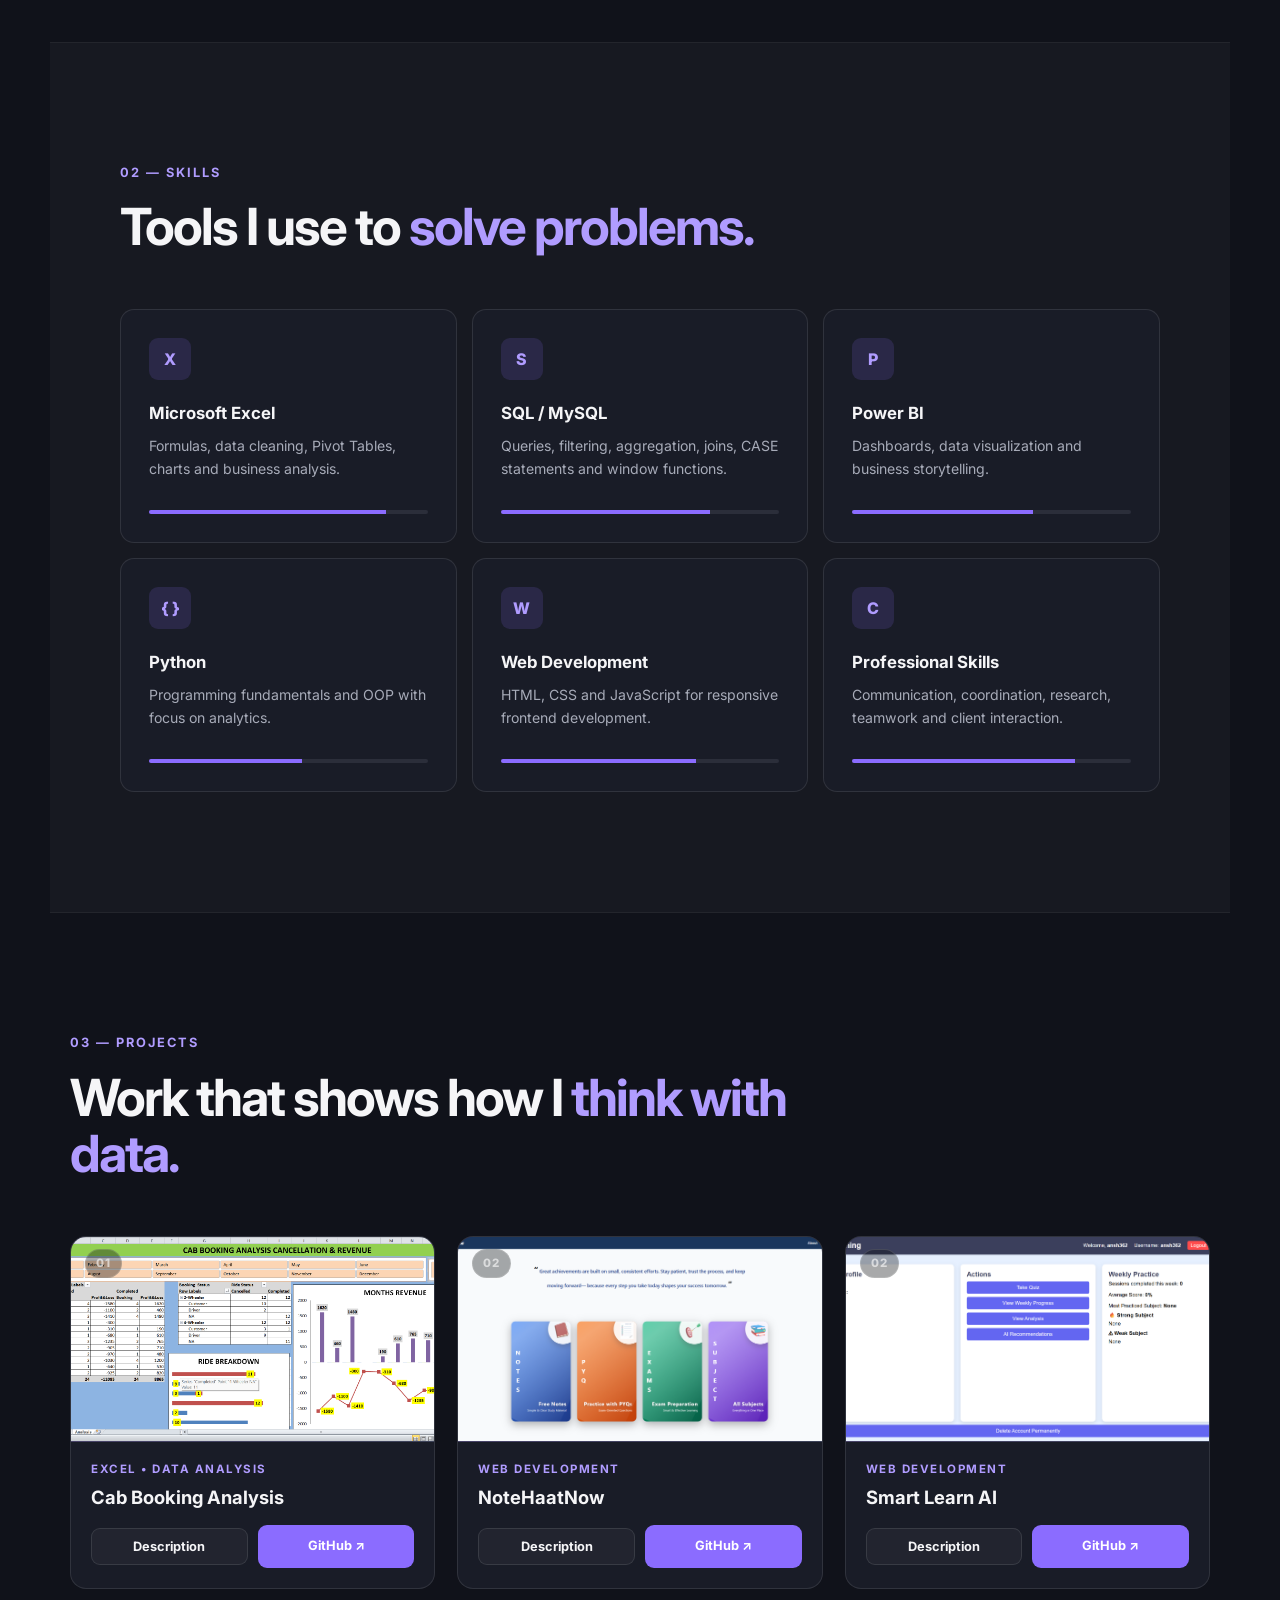
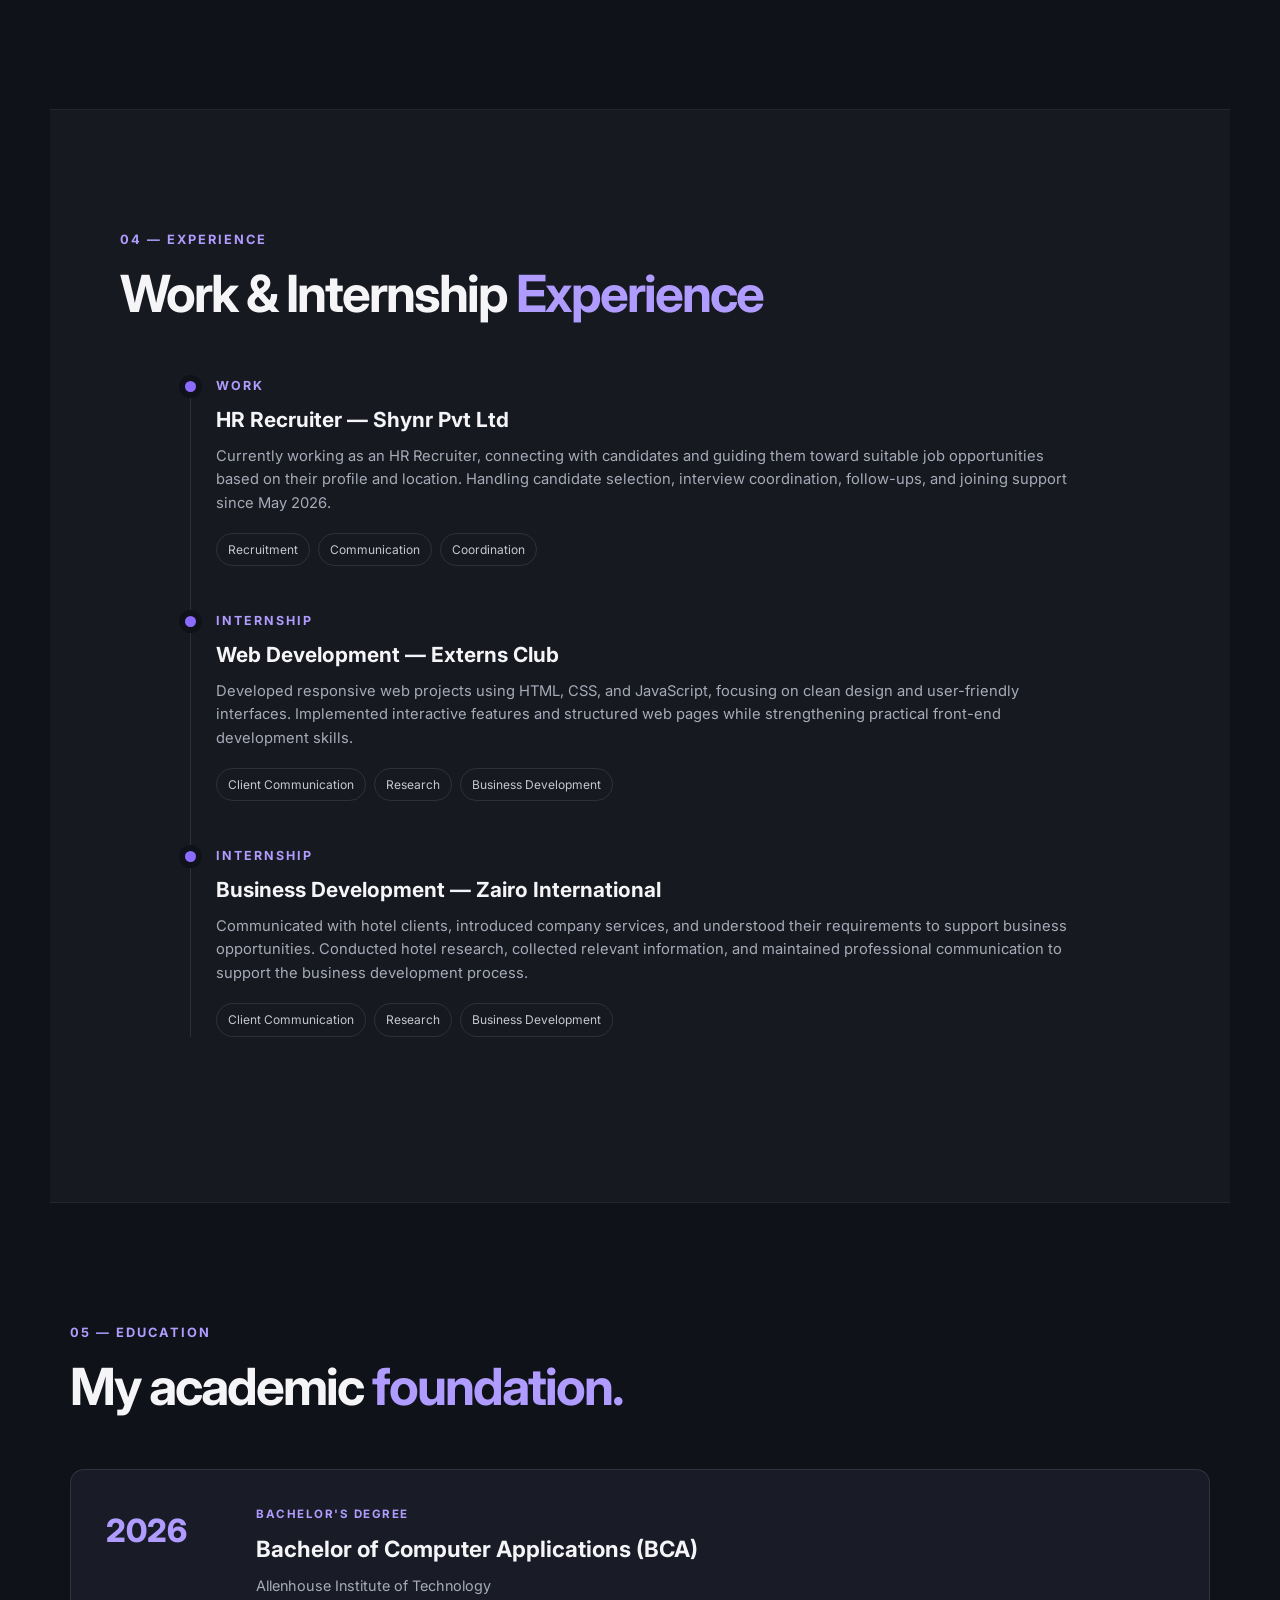
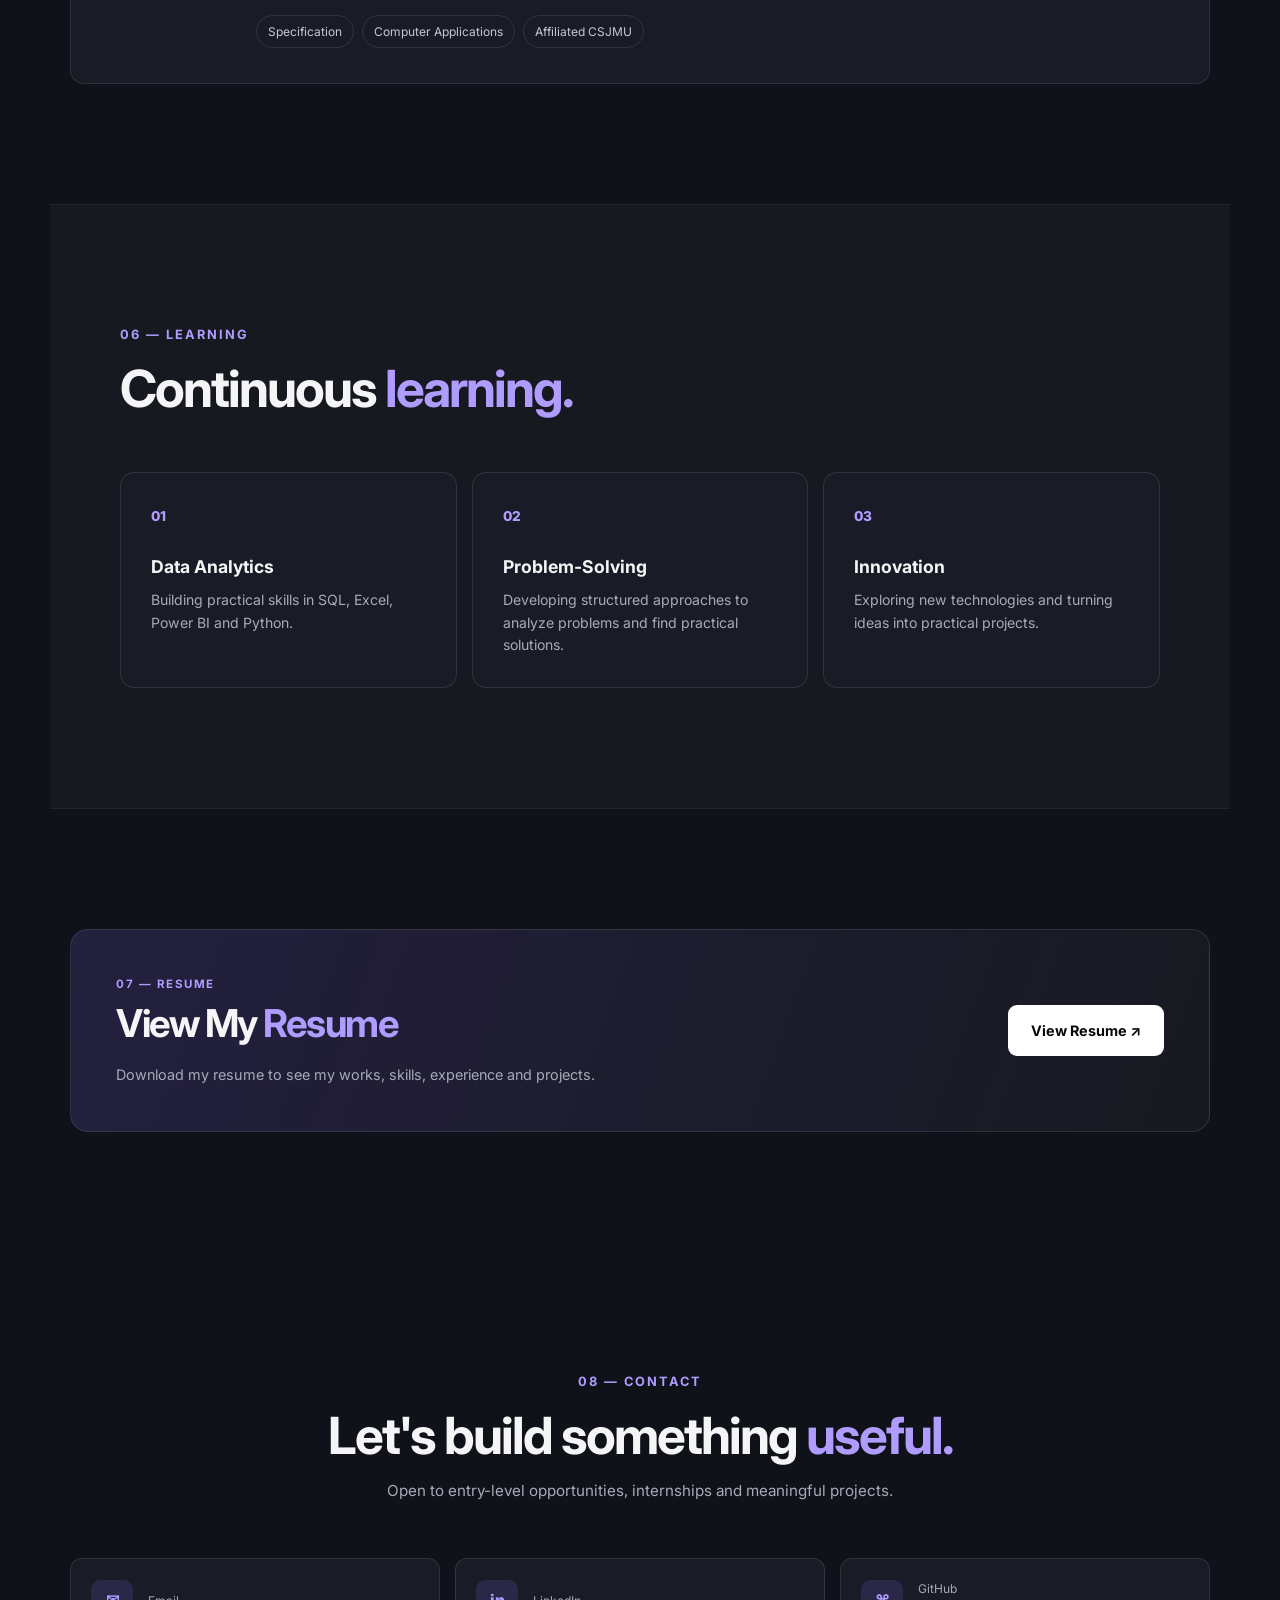
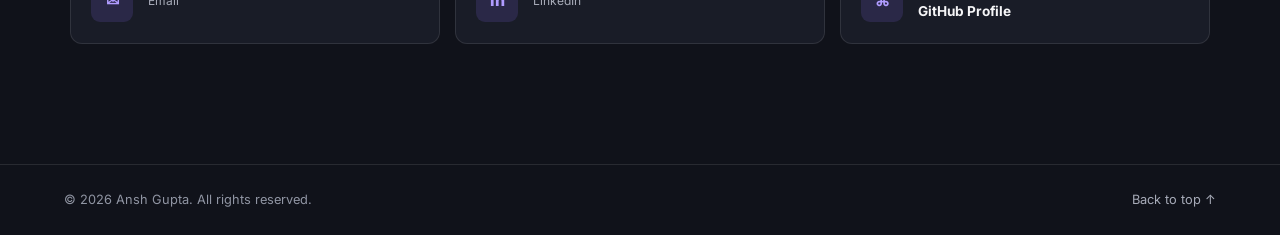
==== commit 262a254f: "Update portfolio" ====
--- a/index.html
+++ b/index.html
@@ -433,13 +433,13 @@
                                 data-category="EXCEL • DATA ANALYSIS"
                                 data-desc="Analyzed cab booking data to identify cancellation patterns, cancellation reasons, monthly revenue impact and estimated business loss. Built an interactive dashboard in Excel using Pivot Tables and SUMIFS to highlight month-wise trends and help management reduce cancellation losses."
                                 data-tags="Excel, Pivot Tables, SUMIFS, Dashboard"
-                                data-link="#"
-                                data-link-label="Live Project ↗">
+                                data-link="https://github.com/anshguptaji/Data-Analyst-Project/tree/main/MS%20Excel/Cab-Booking-Analysis"
+                                data-link-label="GitHub ↗">
                                 Description
                             </button>
 
-                            <a href="#" target="_blank" class="project-link project-link-primary">
-                                Live / GitHub ↗
+                            <a href="https://github.com/anshguptaji/Data-Analyst-Project/tree/main/MS%20Excel/Cab-Booking-Analysis" target="_blank" class="project-link project-link-primary">
+                                GitHub ↗
                             </a>
 
                         </div>
@@ -483,13 +483,13 @@
                                 data-category="WEB DEVELOPMENT"
                                 data-desc="A student-focused website designed to provide access to previous-year academic question papers. Built with a clean, responsive UI so students can quickly search and download the papers they need."
                                 data-tags="HTML, CSS, JavaScript"
-                                data-link="#"
-                                data-link-label="Live Project ↗">
+                                data-link="https://github.com/anshguptaji/Students_web"
+                                data-link-label="GitHub">
                                 Description
                             </button>
 
-                            <a href="#" target="_blank" class="project-link project-link-primary">
-                                Live / GitHub ↗
+                            <a href="https://github.com/anshguptaji/Students_web" target="_blank" class="project-link project-link-primary">
+                                GitHub ↗
                             </a>
 
                         </div>
@@ -533,13 +533,13 @@
                                 data-category="WEB DEVELOPMENT"
                                 data-desc="Developed a student-focused platform to analyze academic performance, including marks, attendance, and subject-wise results. Built features to identify performance trends and highlight areas where students need improvement. Designed the system to help students track their progress and make better decisions about their studies."
                                 data-tags="HTML, CSS, JavaScript, Python, SQL"
-                                data-link="#"
-                                data-link-label="Live Project ↗">
+                                data-link="https://github.com/anshguptaji/Smart_Learn_AI"
+                                data-link-label="GitHub">
                                 Description
                             </button>
 
-                            <a href="#" target="_blank" class="project-link project-link-primary">
-                                Live / GitHub ↗
+                            <a href="https://github.com/anshguptaji/Smart_Learn_AI" target="_blank" class="project-link project-link-primary">
+                                GitHub ↗
                             </a>
 
                         </div>
